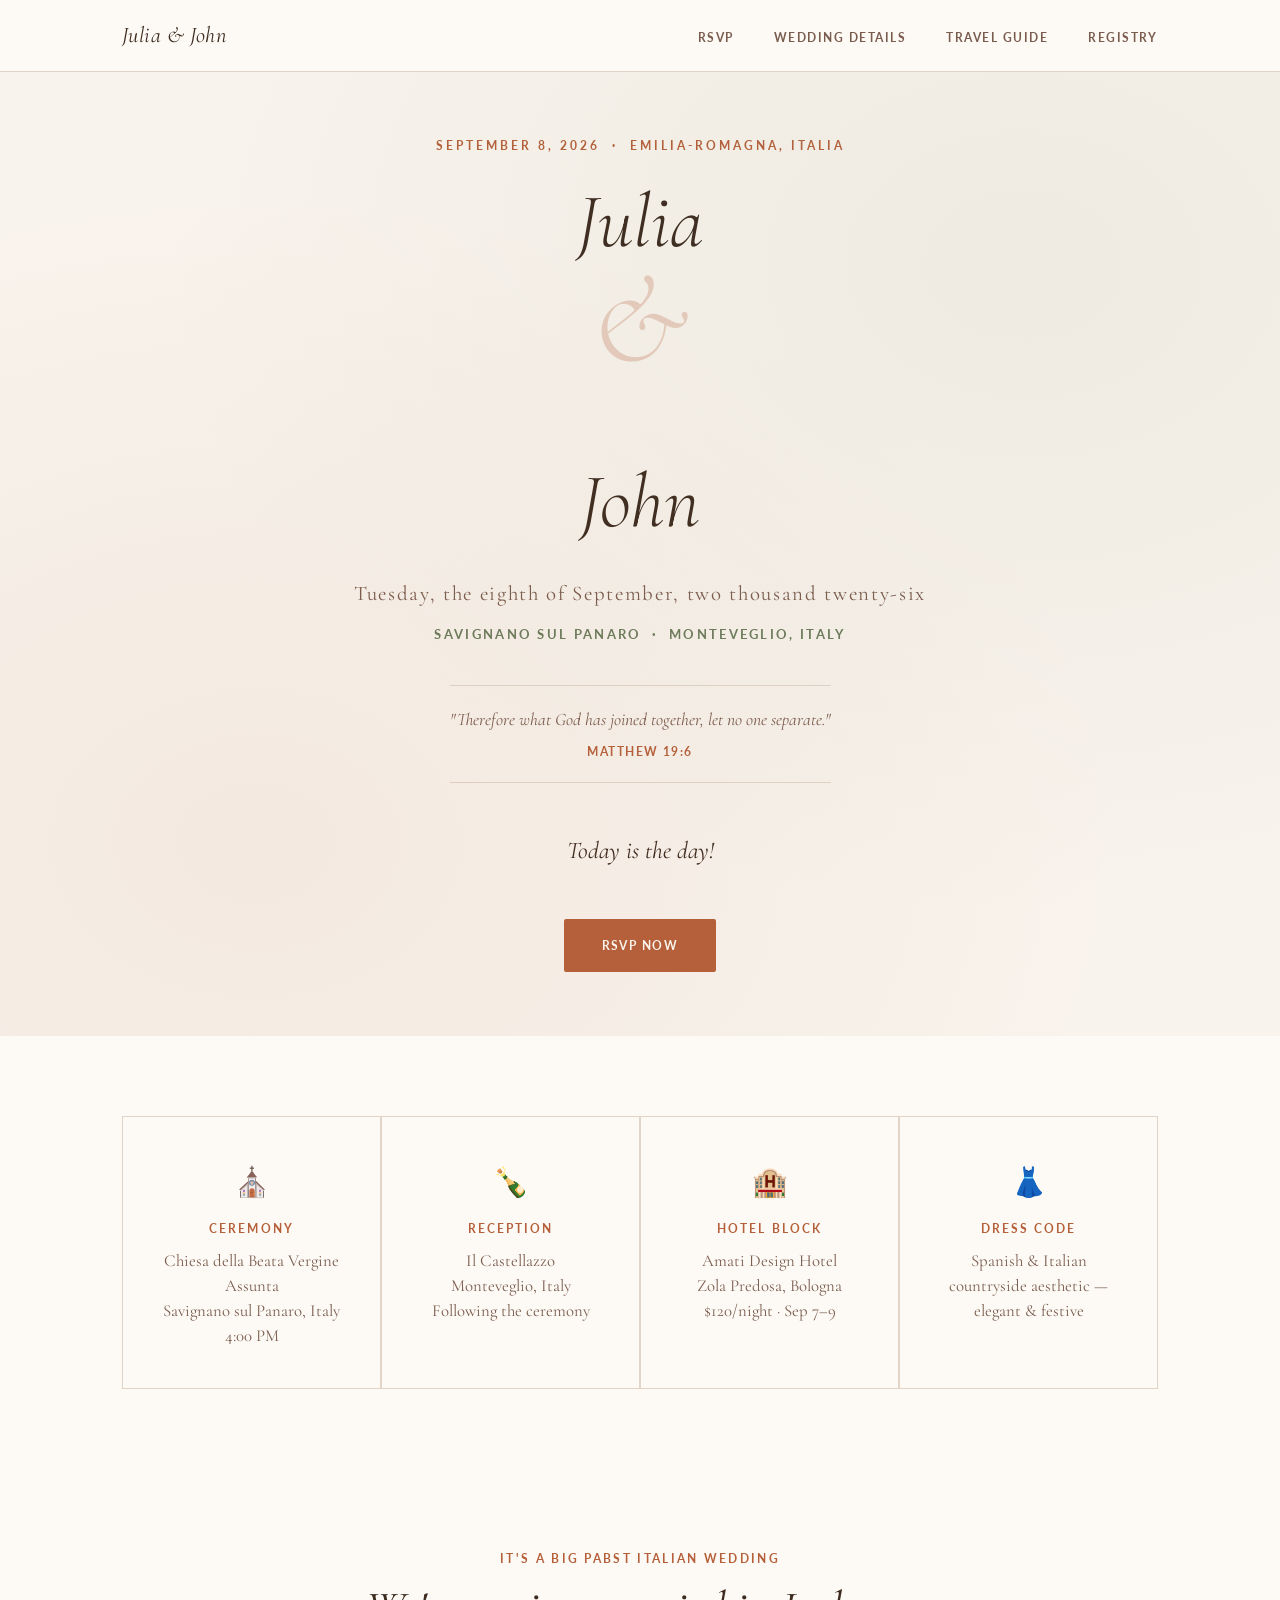
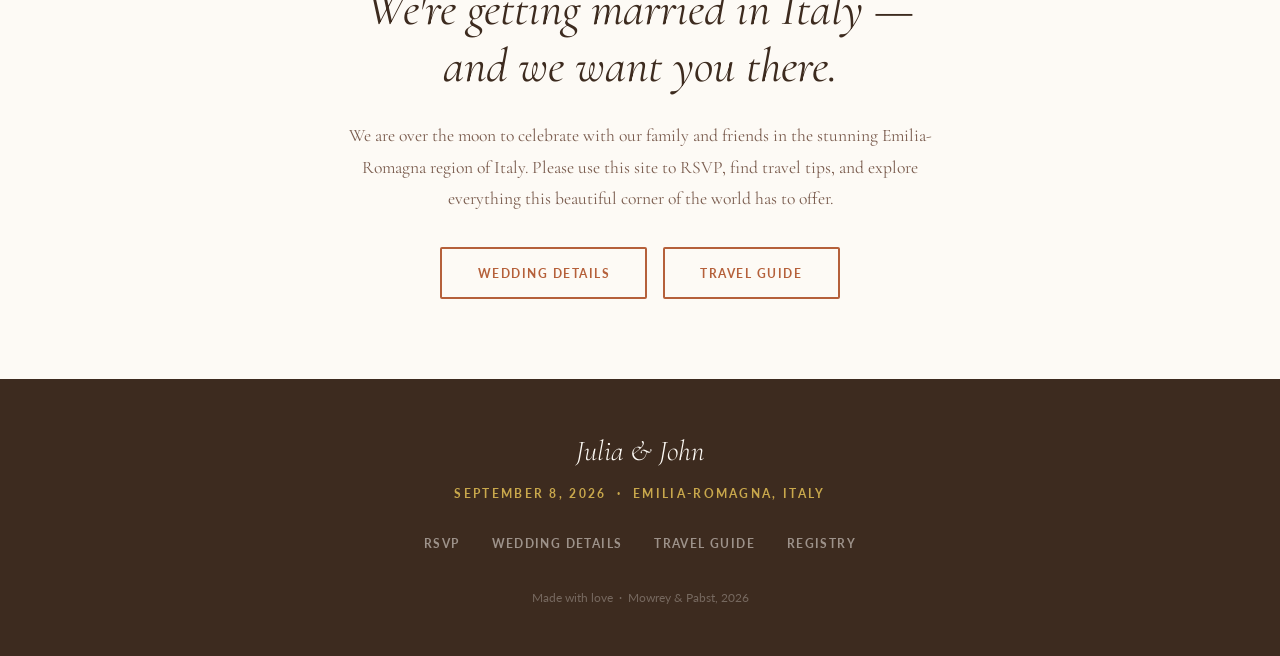
==== index.html @ d2382edb "Initial site" ====
<!DOCTYPE html>
<html lang="en">
<head>
  <meta charset="UTF-8" />
  <meta name="viewport" content="width=device-width, initial-scale=1.0" />
  <title>Julia & John — September 8, 2026</title>
  <meta name="description" content="Julia Mowrey & John Pabst are getting married in Emilia-Romagna, Italy on September 8, 2026." />
  <link rel="stylesheet" href="css/style.css" />
</head>
<body>

  <!-- Navigation -->
  <nav>
    <div class="nav-inner">
      <a href="index.html" class="nav-logo">Julia & John</a>
      <ul class="nav-links">
        <li><a href="rsvp.html">RSVP</a></li>
        <li><a href="wedding-details.html">Wedding Details</a></li>
        <li><a href="travel-guide.html">Travel Guide</a></li>
        <li><a href="registry.html">Registry</a></li>
      </ul>
      <button class="nav-toggle" aria-label="Toggle menu">
        <span></span><span></span><span></span>
      </button>
    </div>
  </nav>

  <!-- Mobile Drawer -->
  <div class="nav-drawer">
    <a href="rsvp.html">RSVP</a>
    <a href="wedding-details.html">Wedding Details</a>
    <a href="travel-guide.html">Travel Guide</a>
    <a href="registry.html">Registry</a>
  </div>

  <div class="page-content">

    <!-- Hero -->
    <section class="hero">
      <p class="hero-eyebrow">September 8, 2026 &nbsp;·&nbsp; Emilia-Romagna, Italia</p>
      <h1>Julia<br><span class="hero-ampersand">&</span><br>John</h1>
      <p class="hero-date">Tuesday, the eighth of September, two thousand twenty-six</p>
      <p class="hero-location">Savignano sul Panaro &nbsp;·&nbsp; Monteveglio, Italy</p>

      <blockquote class="hero-quote">
        "Therefore what God has joined together, let no one separate."
        <cite>Matthew 19:6</cite>
      </blockquote>

      <!-- Countdown -->
      <div class="countdown" id="countdown">
        <div class="countdown-unit">
          <span class="countdown-number" id="cd-days">--</span>
          <span class="countdown-label">Days</span>
        </div>
        <span class="countdown-sep">:</span>
        <div class="countdown-unit">
          <span class="countdown-number" id="cd-hours">--</span>
          <span class="countdown-label">Hours</span>
        </div>
        <span class="countdown-sep">:</span>
        <div class="countdown-unit">
          <span class="countdown-number" id="cd-minutes">--</span>
          <span class="countdown-label">Minutes</span>
        </div>
        <span class="countdown-sep">:</span>
        <div class="countdown-unit">
          <span class="countdown-number" id="cd-seconds">--</span>
          <span class="countdown-label">Seconds</span>
        </div>
      </div>

      <a href="rsvp.html" class="btn btn-primary">RSVP Now</a>
    </section>

    <!-- Quick Info -->
    <section class="quick-info">
      <div class="container">
        <div class="info-grid">
          <div class="info-card">
            <span class="info-card-icon">⛪</span>
            <h4>Ceremony</h4>
            <p>Chiesa della Beata Vergine Assunta<br>Savignano sul Panaro, Italy<br>4:00 PM</p>
          </div>
          <div class="info-card">
            <span class="info-card-icon">🍾</span>
            <h4>Reception</h4>
            <p>Il Castellazzo<br>Monteveglio, Italy<br>Following the ceremony</p>
          </div>
          <div class="info-card">
            <span class="info-card-icon">🏨</span>
            <h4>Hotel Block</h4>
            <p>Amati Design Hotel<br>Zola Predosa, Bologna<br>$120/night · Sep 7–9</p>
          </div>
          <div class="info-card">
            <span class="info-card-icon">👗</span>
            <h4>Dress Code</h4>
            <p>Spanish & Italian<br>countryside aesthetic —<br>elegant & festive</p>
          </div>
        </div>
      </div>
    </section>

    <!-- Brief Welcome -->
    <section>
      <div class="container" style="max-width: 680px; text-align: center;">
        <p class="section-label">It's a Big Pabst Italian Wedding</p>
        <h2 style="font-style:italic; margin-bottom: 1.5rem;">We're getting married in Italy — and we want you there.</h2>
        <p style="color: var(--text-light); font-family: var(--font-serif); font-size: 1.1rem; line-height: 1.8; margin-bottom: 2rem;">
          We are over the moon to celebrate with our family and friends in the stunning Emilia-Romagna region of Italy.
          Please use this site to RSVP, find travel tips, and explore everything this beautiful corner of the world has to offer.
        </p>
        <div style="display:flex; gap:1rem; justify-content:center; flex-wrap:wrap;">
          <a href="wedding-details.html" class="btn btn-outline">Wedding Details</a>
          <a href="travel-guide.html" class="btn btn-outline">Travel Guide</a>
        </div>
      </div>
    </section>

  </div><!-- /.page-content -->

  <!-- Footer -->
  <footer>
    <p class="footer-names">Julia & John</p>
    <p class="footer-date">September 8, 2026 &nbsp;·&nbsp; Emilia-Romagna, Italy</p>
    <ul class="footer-links">
      <li><a href="rsvp.html">RSVP</a></li>
      <li><a href="wedding-details.html">Wedding Details</a></li>
      <li><a href="travel-guide.html">Travel Guide</a></li>
      <li><a href="registry.html">Registry</a></li>
    </ul>
    <p class="footer-copy">Made with love &nbsp;·&nbsp; Mowrey &amp; Pabst, 2026</p>
  </footer>

  <script src="js/main.js"></script>
</body>
</html>
---- css/style.css ----
/* =============================================
   Julia & John — Wedding Site Stylesheet
   ============================================= */

/* --- Google Fonts --- */
@import url('https://fonts.googleapis.com/css2?family=Cormorant+Garamond:ital,wght@0,300;0,400;0,500;0,600;1,300;1,400;1,500&family=Lato:wght@300;400;700&display=swap');

/* --- CSS Variables --- */
:root {
  --cream:      #f8f3ec;
  --ivory:      #fdfaf5;
  --terracotta: #b5603a;
  --terra-light:#d4855f;
  --olive:      #6b7c5c;
  --olive-light:#8a9b75;
  --dusty-rose: #c9a89a;
  --brown:      #3d2b1f;
  --brown-mid:  #6b4c3b;
  --gold:       #c9a84c;
  --text:       #2e1f15;
  --text-light: #7a5c4e;
  --border:     #e2d5c8;

  --font-serif: 'Cormorant Garamond', Georgia, serif;
  --font-sans:  'Lato', sans-serif;

  --max-width: 1100px;
  --nav-height: 72px;
}

/* --- Reset & Base --- */
*, *::before, *::after { box-sizing: border-box; margin: 0; padding: 0; }

html { scroll-behavior: smooth; }

body {
  font-family: var(--font-sans);
  background: var(--ivory);
  color: var(--text);
  font-size: 16px;
  line-height: 1.7;
  -webkit-font-smoothing: antialiased;
}

img { max-width: 100%; display: block; }

a {
  color: var(--terracotta);
  text-decoration: none;
  transition: color 0.2s;
}
a:hover { color: var(--brown); }

/* --- Typography --- */
h1, h2, h3, h4 {
  font-family: var(--font-serif);
  font-weight: 400;
  line-height: 1.2;
  color: var(--brown);
}

h1 { font-size: clamp(2.8rem, 6vw, 5rem); }
h2 { font-size: clamp(2rem, 4vw, 3rem); }
h3 { font-size: clamp(1.4rem, 2.5vw, 2rem); }
h4 { font-size: 1.2rem; font-weight: 500; }

.serif { font-family: var(--font-serif); }
.italic { font-style: italic; }

/* --- Layout --- */
.container {
  max-width: var(--max-width);
  margin: 0 auto;
  padding: 0 2rem;
}

section { padding: 5rem 0; }

/* --- Navigation --- */
nav {
  position: fixed;
  top: 0;
  left: 0;
  right: 0;
  z-index: 100;
  height: var(--nav-height);
  background: rgba(253, 250, 245, 0.96);
  backdrop-filter: blur(8px);
  border-bottom: 1px solid var(--border);
  display: flex;
  align-items: center;
  transition: box-shadow 0.3s;
}

nav.scrolled { box-shadow: 0 2px 20px rgba(61,43,31,0.08); }

.nav-inner {
  max-width: var(--max-width);
  margin: 0 auto;
  padding: 0 2rem;
  width: 100%;
  display: flex;
  align-items: center;
  justify-content: space-between;
}

.nav-logo {
  font-family: var(--font-serif);
  font-size: 1.4rem;
  font-style: italic;
  color: var(--brown);
  letter-spacing: 0.02em;
}
.nav-logo:hover { color: var(--terracotta); }

.nav-links {
  display: flex;
  gap: 2.5rem;
  list-style: none;
}

.nav-links a {
  font-family: var(--font-sans);
  font-size: 0.78rem;
  font-weight: 700;
  letter-spacing: 0.12em;
  text-transform: uppercase;
  color: var(--text-light);
  transition: color 0.2s;
}
.nav-links a:hover,
.nav-links a.active { color: var(--terracotta); }

/* Hamburger */
.nav-toggle {
  display: none;
  flex-direction: column;
  gap: 5px;
  background: none;
  border: none;
  cursor: pointer;
  padding: 4px;
}
.nav-toggle span {
  display: block;
  width: 24px;
  height: 2px;
  background: var(--brown);
  transition: all 0.3s;
}
.nav-toggle.open span:nth-child(1) { transform: translateY(7px) rotate(45deg); }
.nav-toggle.open span:nth-child(2) { opacity: 0; }
.nav-toggle.open span:nth-child(3) { transform: translateY(-7px) rotate(-45deg); }

/* Mobile nav drawer */
.nav-drawer {
  display: none;
  position: fixed;
  top: var(--nav-height);
  left: 0;
  right: 0;
  background: var(--ivory);
  border-bottom: 1px solid var(--border);
  z-index: 99;
  padding: 1.5rem 2rem 2rem;
  flex-direction: column;
  gap: 1.5rem;
}
.nav-drawer.open { display: flex; }
.nav-drawer a {
  font-family: var(--font-sans);
  font-size: 0.85rem;
  font-weight: 700;
  letter-spacing: 0.12em;
  text-transform: uppercase;
  color: var(--text-light);
}
.nav-drawer a:hover { color: var(--terracotta); }

/* Page offset for fixed nav */
.page-content { padding-top: var(--nav-height); }

/* --- Dividers & Ornaments --- */
.ornament {
  text-align: center;
  color: var(--gold);
  font-size: 1.2rem;
  letter-spacing: 0.5em;
  margin: 1rem 0;
}

.divider {
  border: none;
  border-top: 1px solid var(--border);
  margin: 3rem 0;
}

.section-label {
  font-family: var(--font-sans);
  font-size: 0.72rem;
  font-weight: 700;
  letter-spacing: 0.2em;
  text-transform: uppercase;
  color: var(--terracotta);
  margin-bottom: 0.75rem;
}

/* --- Buttons --- */
.btn {
  display: inline-block;
  padding: 0.85rem 2.2rem;
  font-family: var(--font-sans);
  font-size: 0.78rem;
  font-weight: 700;
  letter-spacing: 0.12em;
  text-transform: uppercase;
  border-radius: 2px;
  transition: all 0.25s;
  cursor: pointer;
}

.btn-primary {
  background: var(--terracotta);
  color: var(--ivory);
  border: 2px solid var(--terracotta);
}
.btn-primary:hover {
  background: var(--brown);
  border-color: var(--brown);
  color: var(--ivory);
}

.btn-outline {
  background: transparent;
  color: var(--terracotta);
  border: 2px solid var(--terracotta);
}
.btn-outline:hover {
  background: var(--terracotta);
  color: var(--ivory);
}

/* =============================================
   HOME PAGE
   ============================================= */

/* Hero */
.hero {
  min-height: calc(100vh - var(--nav-height));
  background: var(--cream);
  display: flex;
  flex-direction: column;
  align-items: center;
  justify-content: center;
  text-align: center;
  padding: 4rem 2rem;
  position: relative;
  overflow: hidden;
}

.hero::before {
  content: '';
  position: absolute;
  inset: 0;
  background:
    radial-gradient(ellipse at 20% 80%, rgba(181,96,58,0.07) 0%, transparent 60%),
    radial-gradient(ellipse at 80% 20%, rgba(107,124,92,0.07) 0%, transparent 60%);
  pointer-events: none;
}

.hero-eyebrow {
  font-family: var(--font-sans);
  font-size: 0.75rem;
  font-weight: 700;
  letter-spacing: 0.25em;
  text-transform: uppercase;
  color: var(--terracotta);
  margin-bottom: 1.5rem;
}

.hero h1 {
  font-weight: 300;
  font-style: italic;
  color: var(--brown);
  margin-bottom: 0.5rem;
  line-height: 1.1;
}

.hero-ampersand {
  font-size: clamp(4rem, 10vw, 8rem);
  color: var(--terracotta);
  opacity: 0.25;
  line-height: 0.8;
  display: block;
  margin: 0.25rem 0;
}

.hero-date {
  font-family: var(--font-serif);
  font-size: clamp(1rem, 2vw, 1.3rem);
  color: var(--text-light);
  letter-spacing: 0.08em;
  margin: 1.5rem 0 0.75rem;
}

.hero-location {
  font-family: var(--font-sans);
  font-size: 0.8rem;
  font-weight: 700;
  letter-spacing: 0.18em;
  text-transform: uppercase;
  color: var(--olive);
  margin-bottom: 2.5rem;
}

.hero-quote {
  max-width: 460px;
  margin: 0 auto 3rem;
  font-family: var(--font-serif);
  font-style: italic;
  font-size: 1.1rem;
  color: var(--text-light);
  line-height: 1.6;
  border-top: 1px solid var(--border);
  border-bottom: 1px solid var(--border);
  padding: 1.25rem 0;
}
.hero-quote cite {
  display: block;
  font-style: normal;
  font-size: 0.75rem;
  font-family: var(--font-sans);
  font-weight: 700;
  letter-spacing: 0.12em;
  text-transform: uppercase;
  color: var(--terracotta);
  margin-top: 0.5rem;
}

/* Countdown */
.countdown {
  display: flex;
  gap: 2rem;
  margin-bottom: 3rem;
  flex-wrap: wrap;
  justify-content: center;
}

.countdown-unit {
  text-align: center;
  min-width: 70px;
}

.countdown-number {
  font-family: var(--font-serif);
  font-size: clamp(2.5rem, 5vw, 3.5rem);
  font-weight: 300;
  color: var(--brown);
  line-height: 1;
  display: block;
}

.countdown-label {
  font-family: var(--font-sans);
  font-size: 0.65rem;
  font-weight: 700;
  letter-spacing: 0.18em;
  text-transform: uppercase;
  color: var(--text-light);
  margin-top: 0.3rem;
}

.countdown-sep {
  font-family: var(--font-serif);
  font-size: 2.5rem;
  color: var(--border);
  line-height: 1.2;
  align-self: flex-start;
  padding-top: 0.2rem;
}

/* Quick info cards */
.quick-info {
  background: var(--ivory);
}

.info-grid {
  display: grid;
  grid-template-columns: repeat(auto-fit, minmax(240px, 1fr));
  gap: 2px;
  background: var(--border);
  border: 1px solid var(--border);
}

.info-card {
  background: var(--ivory);
  padding: 2.5rem 2rem;
  text-align: center;
}

.info-card-icon {
  font-size: 1.8rem;
  margin-bottom: 1rem;
  display: block;
}

.info-card h4 {
  font-family: var(--font-sans);
  font-size: 0.72rem;
  font-weight: 700;
  letter-spacing: 0.18em;
  text-transform: uppercase;
  color: var(--terracotta);
  margin-bottom: 0.75rem;
}

.info-card p {
  font-family: var(--font-serif);
  font-size: 1.05rem;
  color: var(--text-light);
  line-height: 1.5;
}

/* =============================================
   WEDDING DETAILS PAGE
   ============================================= */

.page-hero {
  background: var(--cream);
  text-align: center;
  padding: 5rem 2rem 4rem;
}
.page-hero .section-label { margin-bottom: 1rem; }
.page-hero h1 { margin-bottom: 1rem; font-style: italic; }
.page-hero p {
  font-family: var(--font-serif);
  font-size: 1.15rem;
  color: var(--text-light);
  max-width: 500px;
  margin: 0 auto;
}

.details-grid {
  display: grid;
  grid-template-columns: 1fr 1fr;
  gap: 3rem;
  align-items: start;
}

@media (max-width: 700px) {
  .details-grid { grid-template-columns: 1fr; gap: 2rem; }
}

.detail-block { margin-bottom: 2.5rem; }

.detail-block h3 {
  font-style: italic;
  margin-bottom: 0.5rem;
  color: var(--brown);
}

.detail-block .section-label { margin-bottom: 0.4rem; }

.detail-block p,
.detail-block li {
  color: var(--text-light);
  font-size: 1rem;
  line-height: 1.7;
}

.detail-block ul {
  list-style: none;
  padding: 0;
}

.detail-block ul li {
  padding: 0.3rem 0;
  display: flex;
  align-items: baseline;
  gap: 0.6rem;
}
.detail-block ul li::before {
  content: '—';
  color: var(--terracotta);
  flex-shrink: 0;
  font-family: var(--font-serif);
}

/* Venue card */
.venue-card {
  background: var(--cream);
  border: 1px solid var(--border);
  padding: 2rem 2.5rem;
  border-radius: 2px;
  margin-bottom: 2rem;
}
.venue-card .venue-name {
  font-family: var(--font-serif);
  font-size: 1.4rem;
  font-style: italic;
  color: var(--brown);
  margin-bottom: 0.25rem;
}
.venue-card .venue-role {
  font-family: var(--font-sans);
  font-size: 0.7rem;
  font-weight: 700;
  letter-spacing: 0.18em;
  text-transform: uppercase;
  color: var(--terracotta);
  margin-bottom: 0.75rem;
}
.venue-card p { color: var(--text-light); font-size: 0.95rem; }

/* Hotel box */
.hotel-box {
  background: var(--cream);
  border: 1px solid var(--border);
  border-left: 4px solid var(--olive);
  padding: 2rem 2.5rem;
  border-radius: 0 2px 2px 0;
}
.hotel-box h4 {
  font-family: var(--font-serif);
  font-size: 1.3rem;
  font-style: italic;
  margin-bottom: 0.75rem;
}
.hotel-detail {
  display: flex;
  gap: 1rem;
  margin-bottom: 0.4rem;
  font-size: 0.95rem;
}
.hotel-detail-label {
  font-weight: 700;
  color: var(--text);
  min-width: 80px;
  flex-shrink: 0;
}
.hotel-detail-value { color: var(--text-light); }

/* Schedule timeline */
.timeline {
  position: relative;
  padding-left: 2rem;
}
.timeline::before {
  content: '';
  position: absolute;
  left: 0;
  top: 0.5rem;
  bottom: 0.5rem;
  width: 1px;
  background: var(--border);
}
.timeline-item {
  position: relative;
  padding-bottom: 2rem;
}
.timeline-item::before {
  content: '';
  position: absolute;
  left: -2rem;
  top: 0.5rem;
  width: 8px;
  height: 8px;
  border-radius: 50%;
  background: var(--terracotta);
  transform: translateX(-3.5px);
}
.timeline-time {
  font-family: var(--font-sans);
  font-size: 0.72rem;
  font-weight: 700;
  letter-spacing: 0.12em;
  text-transform: uppercase;
  color: var(--terracotta);
  margin-bottom: 0.2rem;
}
.timeline-event {
  font-family: var(--font-serif);
  font-size: 1.1rem;
  color: var(--brown);
  margin-bottom: 0.15rem;
}
.timeline-detail { font-size: 0.9rem; color: var(--text-light); }

/* =============================================
   TRAVEL GUIDE PAGE
   ============================================= */

.travel-intro {
  max-width: 620px;
  margin: 0 auto 4rem;
  text-align: center;
}
.travel-intro p {
  font-family: var(--font-serif);
  font-size: 1.15rem;
  color: var(--text-light);
  font-style: italic;
}

.airport-grid {
  display: grid;
  grid-template-columns: repeat(auto-fit, minmax(200px, 1fr));
  gap: 1.5rem;
  margin-top: 2rem;
}

.airport-card {
  background: var(--cream);
  border: 1px solid var(--border);
  padding: 1.5rem;
  border-radius: 2px;
}
.airport-card h4 {
  font-family: var(--font-serif);
  font-style: italic;
  font-size: 1.1rem;
  color: var(--brown);
  margin-bottom: 0.25rem;
}
.airport-card .airport-code {
  font-family: var(--font-sans);
  font-size: 0.7rem;
  font-weight: 700;
  letter-spacing: 0.18em;
  text-transform: uppercase;
  color: var(--terracotta);
  margin-bottom: 0.6rem;
}
.airport-card p { font-size: 0.9rem; color: var(--text-light); line-height: 1.6; }
.airport-card.best {
  border-color: var(--olive);
  border-left-width: 3px;
}
.airport-card.best .airport-code::after {
  content: ' ★ Recommended';
  color: var(--olive);
}

.food-section { background: var(--cream); }

.food-cols {
  display: grid;
  grid-template-columns: repeat(auto-fit, minmax(220px, 1fr));
  gap: 2rem;
  margin-top: 2rem;
}

.food-col h4 {
  font-family: var(--font-sans);
  font-size: 0.72rem;
  font-weight: 700;
  letter-spacing: 0.18em;
  text-transform: uppercase;
  color: var(--terracotta);
  margin-bottom: 1rem;
  padding-bottom: 0.5rem;
  border-bottom: 1px solid var(--border);
}

.food-col ul {
  list-style: none;
  padding: 0;
}
.food-col li {
  padding: 0.3rem 0;
  font-size: 0.95rem;
  color: var(--text-light);
  display: flex;
  align-items: baseline;
  gap: 0.5rem;
}
.food-col li::before {
  content: '·';
  color: var(--terracotta);
  font-size: 1.2rem;
  line-height: 1;
}
.food-col .note {
  font-size: 0.82rem;
  color: var(--text-light);
  font-style: italic;
  margin-top: 0.75rem;
  padding-top: 0.75rem;
  border-top: 1px solid var(--border);
}

.sights-grid {
  display: grid;
  grid-template-columns: repeat(auto-fit, minmax(200px, 1fr));
  gap: 1.5rem;
  margin-top: 2rem;
}

.sight-card {
  padding: 1.5rem;
  background: var(--cream);
  border: 1px solid var(--border);
  border-radius: 2px;
}
.sight-card h4 {
  font-family: var(--font-serif);
  font-style: italic;
  font-size: 1.05rem;
  color: var(--brown);
  margin-bottom: 0.4rem;
}
.sight-card p { font-size: 0.88rem; color: var(--text-light); line-height: 1.5; }

.day-trips {
  display: flex;
  gap: 1.5rem;
  flex-wrap: wrap;
  margin-top: 1.5rem;
}
.day-trip-tag {
  display: inline-block;
  background: var(--ivory);
  border: 1px solid var(--border);
  padding: 0.5rem 1.2rem;
  font-family: var(--font-serif);
  font-style: italic;
  font-size: 1rem;
  color: var(--brown);
  border-radius: 2px;
}

/* =============================================
   RSVP PAGE
   ============================================= */

.rsvp-wrap {
  max-width: 600px;
  margin: 0 auto;
}

.form-intro {
  font-family: var(--font-serif);
  font-size: 1.1rem;
  color: var(--text-light);
  font-style: italic;
  margin-bottom: 2.5rem;
  text-align: center;
  line-height: 1.7;
}

.form-group {
  margin-bottom: 1.75rem;
}

.form-label {
  display: block;
  font-family: var(--font-sans);
  font-size: 0.72rem;
  font-weight: 700;
  letter-spacing: 0.14em;
  text-transform: uppercase;
  color: var(--text);
  margin-bottom: 0.5rem;
}

.form-hint {
  font-size: 0.82rem;
  color: var(--text-light);
  margin-top: 0.3rem;
}

.form-control {
  width: 100%;
  padding: 0.8rem 1rem;
  border: 1px solid var(--border);
  background: var(--ivory);
  color: var(--text);
  font-family: var(--font-sans);
  font-size: 0.95rem;
  border-radius: 2px;
  transition: border-color 0.2s, box-shadow 0.2s;
  appearance: none;
}
.form-control:focus {
  outline: none;
  border-color: var(--terracotta);
  box-shadow: 0 0 0 3px rgba(181,96,58,0.1);
}

textarea.form-control {
  resize: vertical;
  min-height: 100px;
}

.radio-group, .checkbox-group {
  display: flex;
  flex-direction: column;
  gap: 0.75rem;
  margin-top: 0.5rem;
}

.radio-option, .checkbox-option {
  display: flex;
  align-items: center;
  gap: 0.75rem;
  cursor: pointer;
}

.radio-option input, .checkbox-option input {
  width: 18px;
  height: 18px;
  accent-color: var(--terracotta);
  cursor: pointer;
  flex-shrink: 0;
}

.radio-option span, .checkbox-option span {
  font-size: 0.95rem;
  color: var(--text);
}

.form-submit {
  text-align: center;
  margin-top: 2.5rem;
}

.form-note {
  font-size: 0.82rem;
  color: var(--text-light);
  margin-top: 1rem;
  text-align: center;
}

.rsvp-deadline {
  background: var(--cream);
  border: 1px solid var(--border);
  border-left: 4px solid var(--terracotta);
  padding: 1.25rem 1.75rem;
  margin-bottom: 2.5rem;
  border-radius: 0 2px 2px 0;
}
.rsvp-deadline p {
  font-family: var(--font-serif);
  font-size: 1rem;
  color: var(--text-light);
}
.rsvp-deadline strong { color: var(--text); }

/* =============================================
   REGISTRY PAGE
   ============================================= */

.registry-wrap {
  max-width: 680px;
  margin: 0 auto;
  text-align: center;
}

.registry-message {
  font-family: var(--font-serif);
  font-size: 1.2rem;
  color: var(--text-light);
  font-style: italic;
  line-height: 1.8;
  margin-bottom: 3rem;
}

.registry-options {
  display: grid;
  grid-template-columns: repeat(auto-fit, minmax(200px, 1fr));
  gap: 2px;
  background: var(--border);
  border: 1px solid var(--border);
  margin-bottom: 3rem;
}

.registry-option {
  background: var(--ivory);
  padding: 2.5rem 2rem;
  text-align: center;
}

.registry-option-icon {
  font-size: 2rem;
  margin-bottom: 1rem;
  display: block;
}

.registry-option h4 {
  font-family: var(--font-serif);
  font-size: 1.2rem;
  font-style: italic;
  color: var(--brown);
  margin-bottom: 0.5rem;
}

.registry-option p {
  font-size: 0.9rem;
  color: var(--text-light);
  line-height: 1.6;
  margin-bottom: 1.25rem;
}

.registry-note {
  background: var(--cream);
  border: 1px solid var(--border);
  padding: 2rem 2.5rem;
  border-radius: 2px;
  font-family: var(--font-serif);
  font-size: 1rem;
  color: var(--text-light);
  font-style: italic;
  line-height: 1.8;
}

/* =============================================
   FOOTER
   ============================================= */

footer {
  background: var(--brown);
  color: rgba(253,250,245,0.7);
  text-align: center;
  padding: 3rem 2rem;
}

.footer-names {
  font-family: var(--font-serif);
  font-size: 1.8rem;
  font-style: italic;
  font-weight: 300;
  color: var(--ivory);
  margin-bottom: 0.5rem;
}

.footer-date {
  font-family: var(--font-sans);
  font-size: 0.72rem;
  font-weight: 700;
  letter-spacing: 0.2em;
  text-transform: uppercase;
  color: var(--gold);
  margin-bottom: 1.5rem;
}

.footer-links {
  display: flex;
  justify-content: center;
  gap: 2rem;
  list-style: none;
  margin-bottom: 2rem;
  flex-wrap: wrap;
}

.footer-links a {
  font-size: 0.72rem;
  font-weight: 700;
  letter-spacing: 0.12em;
  text-transform: uppercase;
  color: rgba(253,250,245,0.5);
  transition: color 0.2s;
}
.footer-links a:hover { color: var(--ivory); }

.footer-copy {
  font-size: 0.78rem;
  color: rgba(253,250,245,0.3);
}

/* =============================================
   RESPONSIVE
   ============================================= */

@media (max-width: 768px) {
  .nav-links { display: none; }
  .nav-toggle { display: flex; }

  section { padding: 3.5rem 0; }

  .countdown { gap: 1.25rem; }
  .countdown-sep { display: none; }

  .info-grid { grid-template-columns: 1fr; }
  .registry-options { grid-template-columns: 1fr; }

  .food-cols { grid-template-columns: 1fr; }
  .sights-grid { grid-template-columns: 1fr 1fr; }
}

@media (max-width: 480px) {
  .sights-grid { grid-template-columns: 1fr; }
  .airport-grid { grid-template-columns: 1fr; }
}
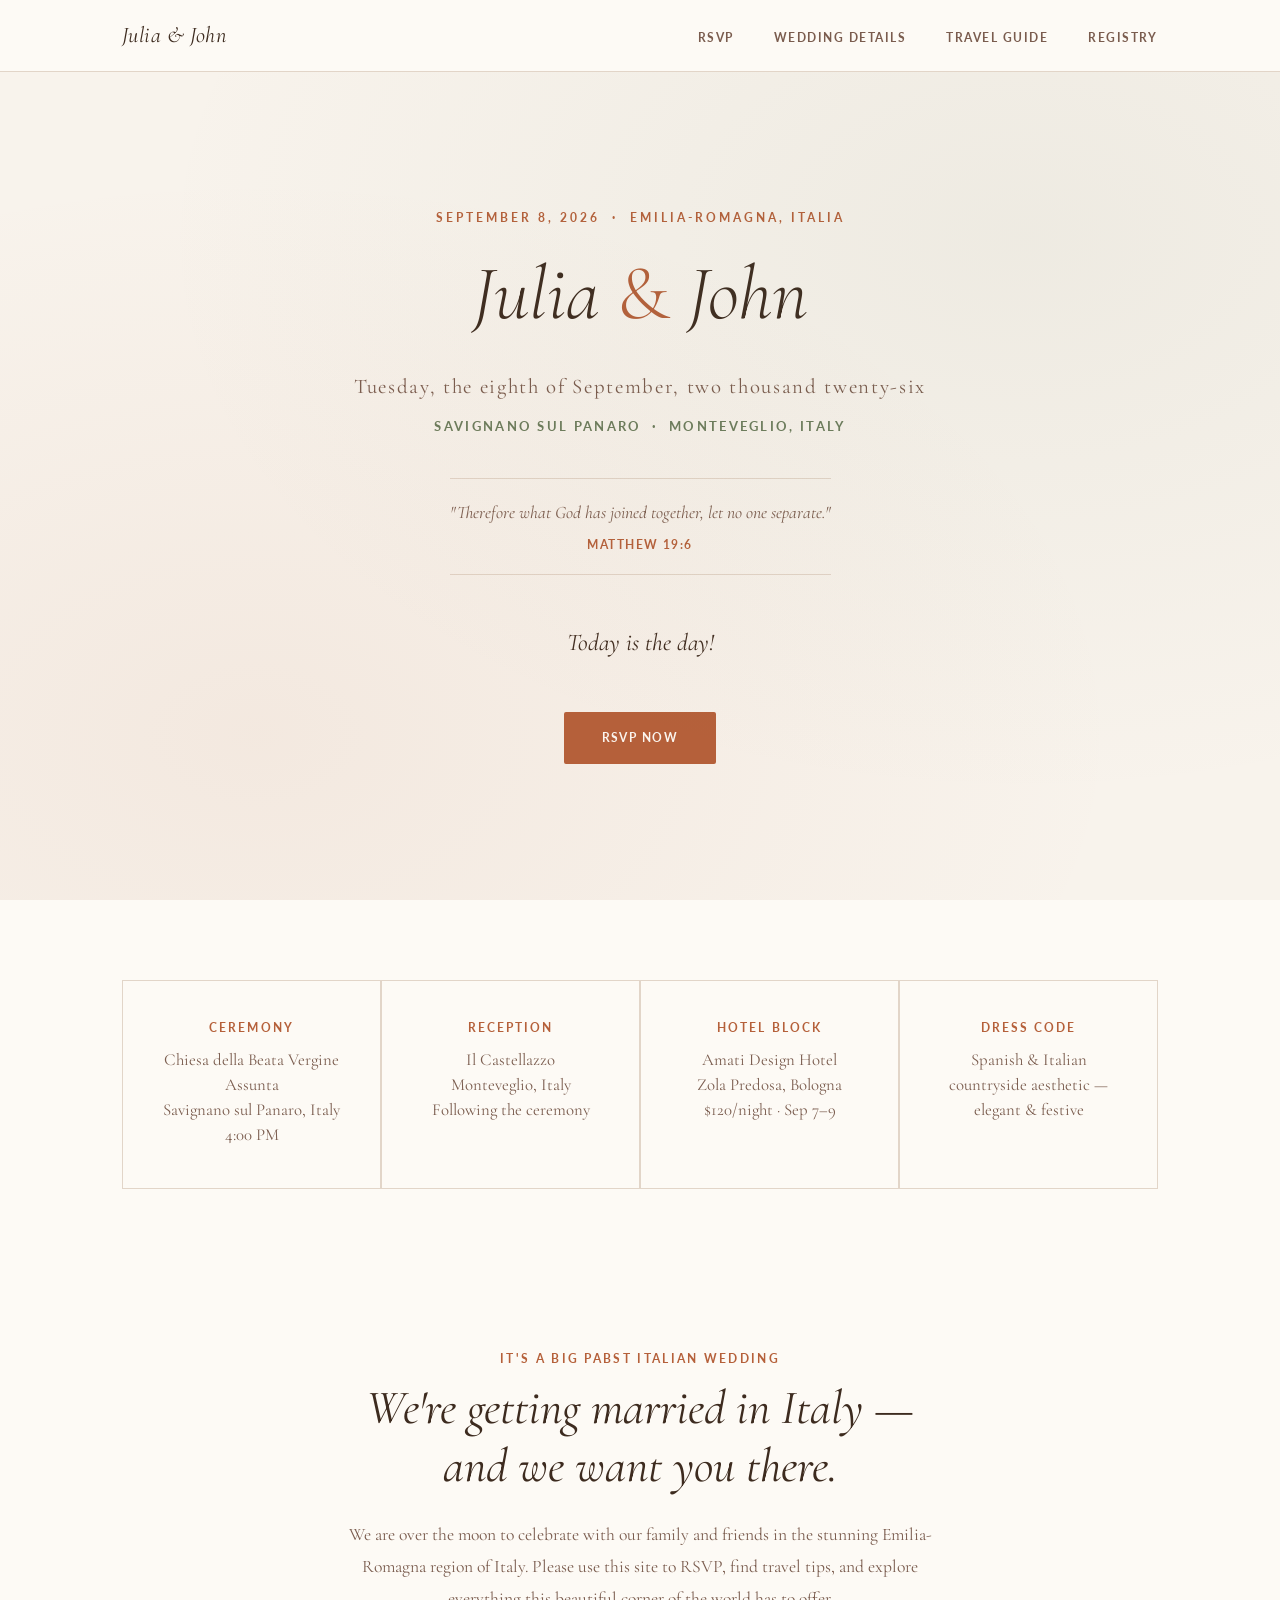
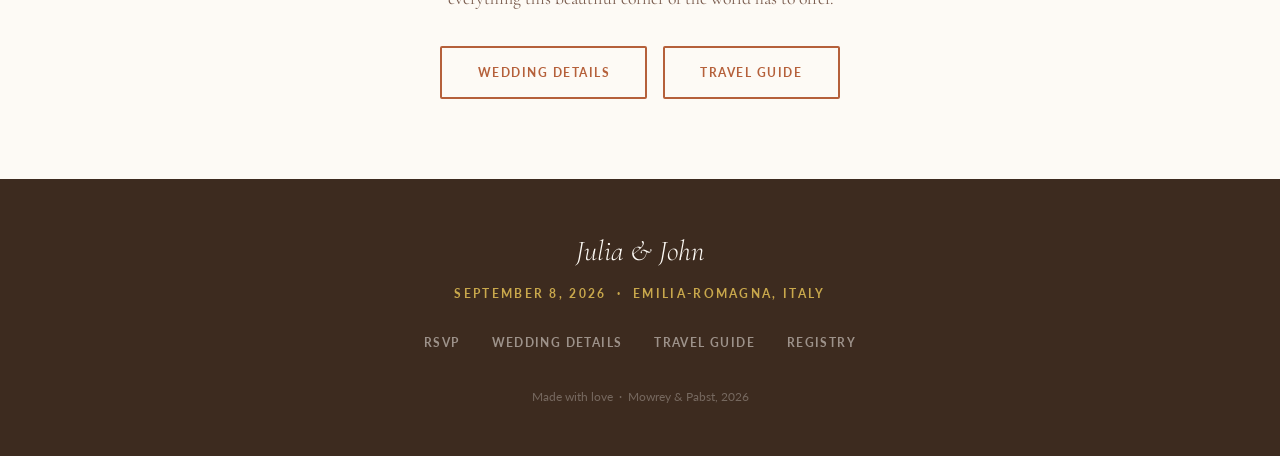
==== commit 5614f53d: "styling fixes" ====
--- a/index.html
+++ b/index.html
@@ -38,7 +38,7 @@
     <!-- Hero -->
     <section class="hero">
       <p class="hero-eyebrow">September 8, 2026 &nbsp;·&nbsp; Emilia-Romagna, Italia</p>
-      <h1>Julia<br><span class="hero-ampersand">&</span><br>John</h1>
+      <h1>Julia <span class="hero-amp">&amp;</span> John</h1>
       <p class="hero-date">Tuesday, the eighth of September, two thousand twenty-six</p>
       <p class="hero-location">Savignano sul Panaro &nbsp;·&nbsp; Monteveglio, Italy</p>
 
@@ -78,22 +78,18 @@
       <div class="container">
         <div class="info-grid">
           <div class="info-card">
-            <span class="info-card-icon">⛪</span>
             <h4>Ceremony</h4>
             <p>Chiesa della Beata Vergine Assunta<br>Savignano sul Panaro, Italy<br>4:00 PM</p>
           </div>
           <div class="info-card">
-            <span class="info-card-icon">🍾</span>
             <h4>Reception</h4>
             <p>Il Castellazzo<br>Monteveglio, Italy<br>Following the ceremony</p>
           </div>
           <div class="info-card">
-            <span class="info-card-icon">🏨</span>
             <h4>Hotel Block</h4>
             <p>Amati Design Hotel<br>Zola Predosa, Bologna<br>$120/night · Sep 7–9</p>
           </div>
           <div class="info-card">
-            <span class="info-card-icon">👗</span>
             <h4>Dress Code</h4>
             <p>Spanish & Italian<br>countryside aesthetic —<br>elegant & festive</p>
           </div>
--- a/css/style.css
+++ b/css/style.css
@@ -286,13 +286,9 @@
   line-height: 1.1;
 }
 
-.hero-ampersand {
-  font-size: clamp(4rem, 10vw, 8rem);
-  color: var(--terracotta);
-  opacity: 0.25;
-  line-height: 0.8;
-  display: block;
-  margin: 0.25rem 0;
+.hero-amp {
+  color: var(--terracotta);
+  font-style: normal;
 }
 
 .hero-date {
@@ -398,11 +394,6 @@
   text-align: center;
 }
 
-.info-card-icon {
-  font-size: 1.8rem;
-  margin-bottom: 1rem;
-  display: block;
-}
 
 .info-card h4 {
   font-family: var(--font-sans);
